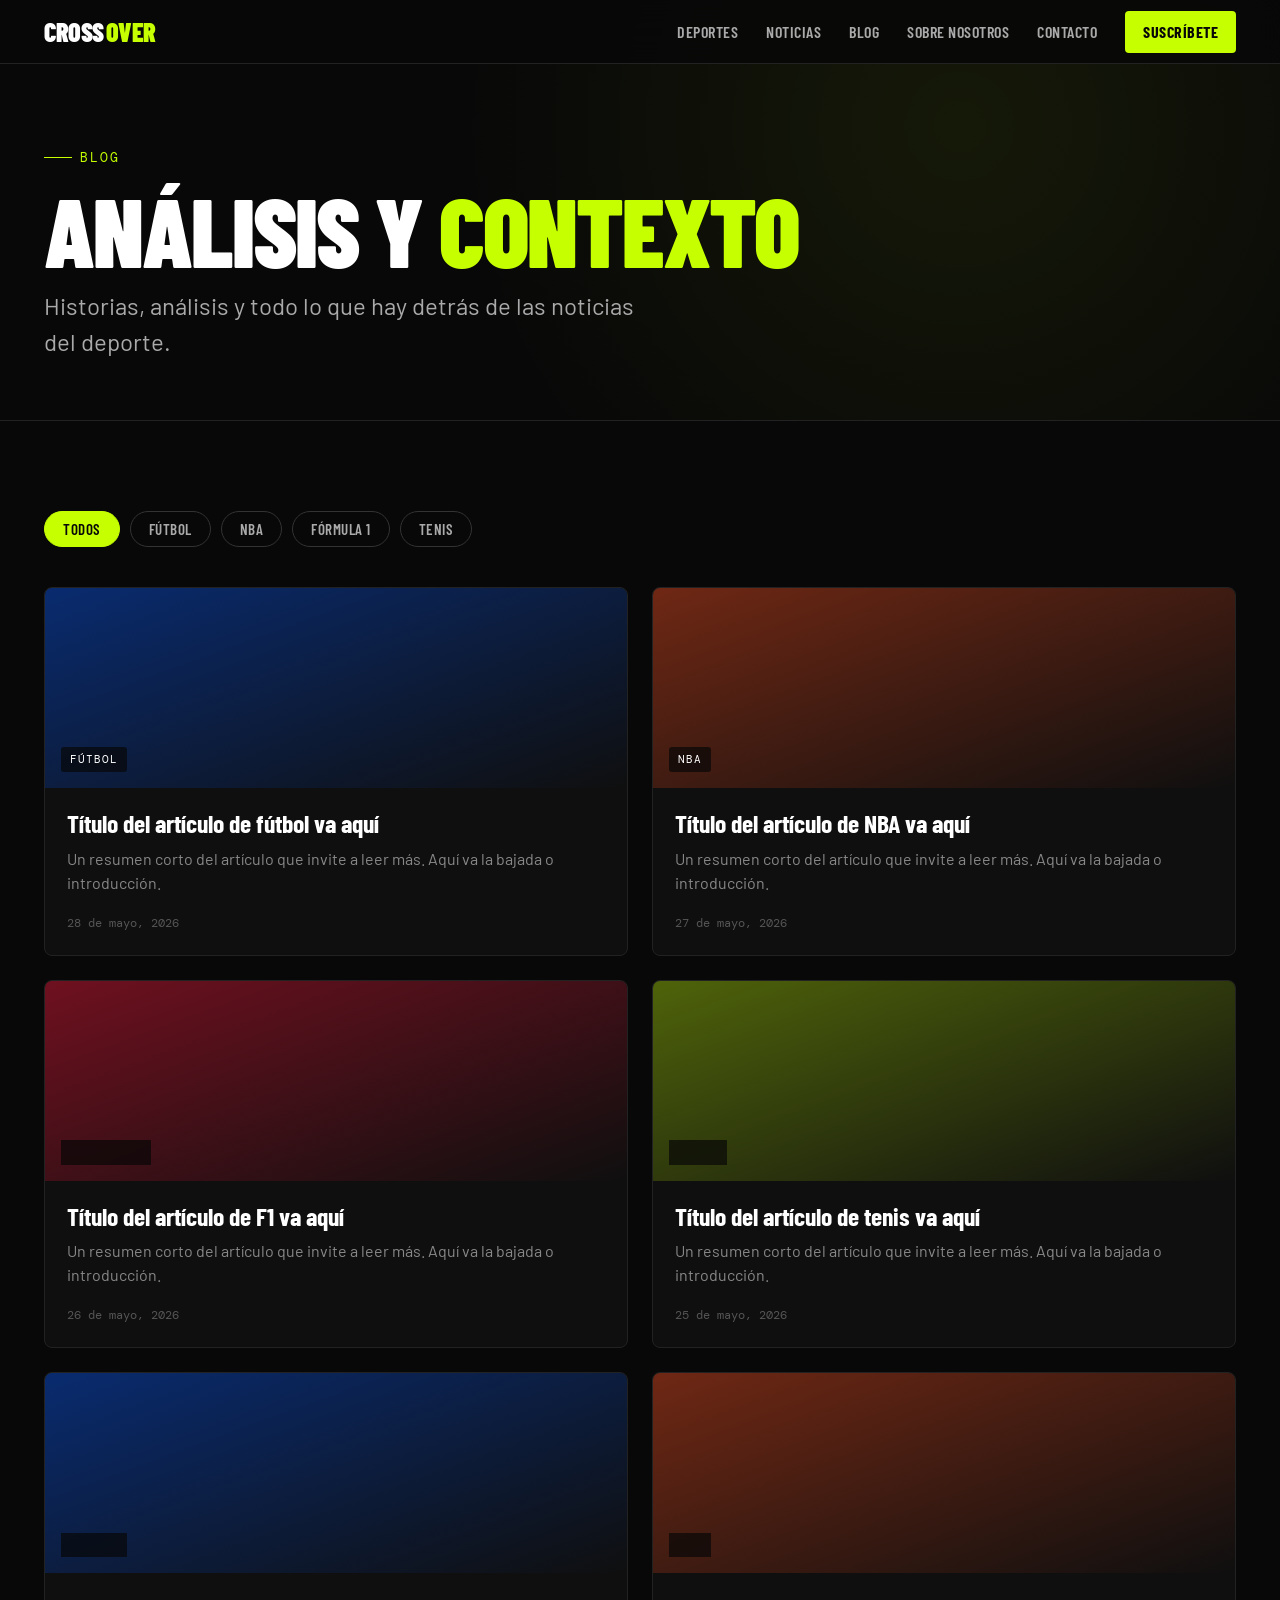
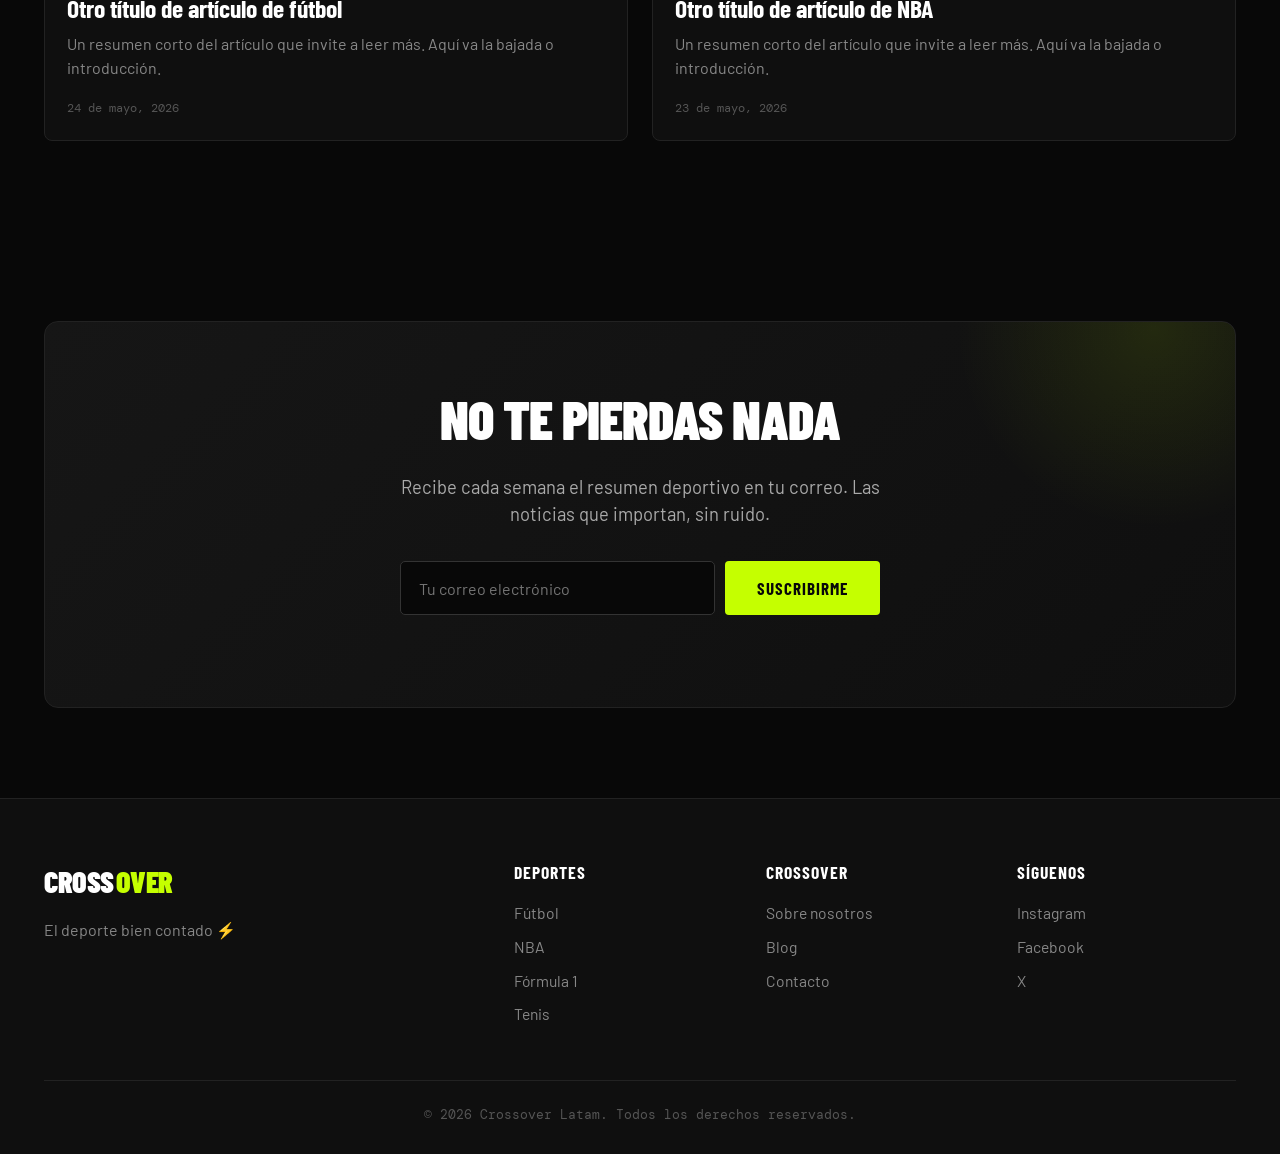
==== blog.html @ dc844009 "Add files via upload" ====
<!DOCTYPE html>
<html lang="es">
<head>
  <meta charset="UTF-8">
  <meta name="viewport" content="width=device-width, initial-scale=1.0">
  <title>Blog — Crossover Latam</title>
  <meta name="description" content="Análisis, historias y contexto del mundo del deporte. Fútbol, NBA, Fórmula 1 y tenis explicados a fondo.">
  <link rel="preconnect" href="https://fonts.googleapis.com">
  <link rel="preconnect" href="https://fonts.gstatic.com" crossorigin>
  <link href="https://fonts.googleapis.com/css2?family=Barlow+Condensed:wght@300;400;600;700;900&family=Barlow:ital,wght@0,400;0,500;0,600;1,400&family=DM+Mono:wght@400;500&display=swap" rel="stylesheet">
  <link rel="stylesheet" href="style.css">
</head>
<body>

  <!-- NAV -->
  <nav>
    <div class="nav-inner">
      <a href="index.html" class="logo">CROSS<span>OVER</span></a>
      <div class="nav-links">
        <a href="index.html#deportes">Deportes</a>
        <a href="index.html#noticias">Noticias</a>
        <a href="blog.html">Blog</a>
        <a href="sobre-nosotros.html">Sobre nosotros</a>
        <a href="contacto.html">Contacto</a>
        <a href="index.html#newsletter" class="nav-cta">Suscríbete</a>
      </div>
      <button class="burger" id="burger" aria-label="Menú">
        <span></span><span></span><span></span>
      </button>
    </div>
  </nav>

  <!-- PAGE HEADER -->
  <header class="page-header">
    <div class="wrap">
      <span class="hero-tag">Blog</span>
      <h1>Análisis y <em>contexto</em></h1>
      <p class="lead">Historias, análisis y todo lo que hay detrás de las noticias del deporte.</p>
    </div>
  </header>

  <!-- CONTENIDO -->
  <section>
    <div class="wrap">

      <!-- Filtros -->
      <div class="blog-filters">
        <button class="filter-btn active" data-filter="todos">Todos</button>
        <button class="filter-btn" data-filter="futbol">Fútbol</button>
        <button class="filter-btn" data-filter="nba">NBA</button>
        <button class="filter-btn" data-filter="f1">Fórmula 1</button>
        <button class="filter-btn" data-filter="tenis">Tenis</button>
      </div>

      <!-- Artículos (de ejemplo — los reemplazas con los tuyos) -->
      <div class="blog-grid">
        <article class="blog-card" data-sport="futbol">
          <div class="blog-thumb news-thumb t1"><span class="tag">Fútbol</span></div>
          <div class="blog-body">
            <h3>Título del artículo de fútbol va aquí</h3>
            <p>Un resumen corto del artículo que invite a leer más. Aquí va la bajada o introducción.</p>
            <time>28 de mayo, 2026</time>
          </div>
        </article>

        <article class="blog-card" data-sport="nba">
          <div class="blog-thumb news-thumb t2"><span class="tag">NBA</span></div>
          <div class="blog-body">
            <h3>Título del artículo de NBA va aquí</h3>
            <p>Un resumen corto del artículo que invite a leer más. Aquí va la bajada o introducción.</p>
            <time>27 de mayo, 2026</time>
          </div>
        </article>

        <article class="blog-card" data-sport="f1">
          <div class="blog-thumb news-thumb t3"><span class="tag">Fórmula 1</span></div>
          <div class="blog-body">
            <h3>Título del artículo de F1 va aquí</h3>
            <p>Un resumen corto del artículo que invite a leer más. Aquí va la bajada o introducción.</p>
            <time>26 de mayo, 2026</time>
          </div>
        </article>

        <article class="blog-card" data-sport="tenis">
          <div class="blog-thumb news-thumb t4"><span class="tag">Tenis</span></div>
          <div class="blog-body">
            <h3>Título del artículo de tenis va aquí</h3>
            <p>Un resumen corto del artículo que invite a leer más. Aquí va la bajada o introducción.</p>
            <time>25 de mayo, 2026</time>
          </div>
        </article>

        <article class="blog-card" data-sport="futbol">
          <div class="blog-thumb news-thumb t5"><span class="tag">Fútbol</span></div>
          <div class="blog-body">
            <h3>Otro título de artículo de fútbol</h3>
            <p>Un resumen corto del artículo que invite a leer más. Aquí va la bajada o introducción.</p>
            <time>24 de mayo, 2026</time>
          </div>
        </article>

        <article class="blog-card" data-sport="nba">
          <div class="blog-thumb news-thumb t6"><span class="tag">NBA</span></div>
          <div class="blog-body">
            <h3>Otro título de artículo de NBA</h3>
            <p>Un resumen corto del artículo que invite a leer más. Aquí va la bajada o introducción.</p>
            <time>23 de mayo, 2026</time>
          </div>
        </article>
      </div>

    </div>
  </section>

  <!-- NEWSLETTER -->
  <section id="newsletter" class="newsletter">
    <div class="wrap">
      <div class="nl-box">
        <h2>No te pierdas nada</h2>
        <p>Recibe cada semana el resumen deportivo en tu correo. Las noticias que importan, sin ruido.</p>
        <div class="nl-form">
          <input type="email" id="nl-email" placeholder="Tu correo electrónico" aria-label="Correo electrónico">
          <button class="btn btn-primary" id="nl-btn">Suscribirme</button>
        </div>
        <div class="nl-msg" id="nl-msg"></div>
      </div>
    </div>
  </section>

  <!-- FOOTER -->
  <footer>
    <div class="wrap">
      <div class="foot-grid">
        <div class="foot-brand">
          <a href="index.html" class="logo">CROSS<span>OVER</span></a>
          <p>El deporte bien contado ⚡</p>
        </div>
        <div class="foot-col">
          <h5>Deportes</h5>
          <a href="futbol.html">Fútbol</a>
          <a href="nba.html">NBA</a>
          <a href="formula1.html">Fórmula 1</a>
          <a href="tenis.html">Tenis</a>
        </div>
        <div class="foot-col">
          <h5>Crossover</h5>
          <a href="sobre-nosotros.html">Sobre nosotros</a>
          <a href="blog.html">Blog</a>
          <a href="contacto.html">Contacto</a>
        </div>
        <div class="foot-col">
          <h5>Síguenos</h5>
          <a href="https://instagram.com/CrossoverLatam" target="_blank" rel="noopener">Instagram</a>
          <a href="https://facebook.com/CrossoverLatam" target="_blank" rel="noopener">Facebook</a>
          <a href="https://x.com/CrossoverLatam" target="_blank" rel="noopener">X</a>
        </div>
      </div>
      <div class="foot-bottom">© 2026 Crossover Latam. Todos los derechos reservados.</div>
    </div>
  </footer>

  <script src="script.js"></script>
</body>
</html>
---- style.css ----
/* ===================================================
   CROSSOVER LATAM — Estilos compartidos
   Cambia aquí los colores/fuentes y se aplica a TODO el sitio
   =================================================== */

*, *::before, *::after { box-sizing: border-box; margin: 0; padding: 0; }

:root {
  --black:  #080808;
  --lime:   #C5FF00;
  --white:  #FFFFFF;
  --g900:   #0F0F0F;
  --g800:   #161616;
  --g700:   #222222;
  --g600:   #333333;
  --g500:   #555555;
  --g400:   #888888;
  --g300:   #AAAAAA;
  --g100:   #E8E8E8;

  --futbol: #0055FF;
  --nba:    #FF4C1B;
  --f1:     #FF1237;
  --tenis:  #C5FF00;

  --fd: 'Barlow Condensed', sans-serif;
  --fb: 'Barlow', sans-serif;
  --fm: 'DM Mono', monospace;
}

html { scroll-behavior: smooth; }

body {
  background: var(--black);
  color: var(--white);
  font-family: var(--fb);
  overflow-x: hidden;
  line-height: 1.5;
}

.wrap { max-width: 1240px; margin: 0 auto; padding: 0 24px; }

/* ─── NAV ─────────────────────────────── */
nav {
  position: fixed;
  inset: 0 0 auto 0;
  z-index: 100;
  height: 64px;
  background: rgba(8,8,8,.85);
  backdrop-filter: blur(18px);
  border-bottom: 1px solid var(--g700);
}
.nav-inner {
  max-width: 1240px; margin: 0 auto; padding: 0 24px;
  height: 100%; display: flex; align-items: center; justify-content: space-between;
}
.logo {
  font-family: var(--fd); font-weight: 900; font-size: 26px;
  letter-spacing: -0.5px; text-transform: uppercase; color: var(--white);
  text-decoration: none; display: flex; align-items: center; gap: 2px;
}
.logo span { color: var(--lime); }
.nav-links { display: flex; gap: 28px; align-items: center; }
.nav-links a {
  font-family: var(--fd); font-weight: 600; font-size: 16px;
  text-transform: uppercase; letter-spacing: 0.5px;
  color: var(--g300); text-decoration: none; transition: color .2s;
}
.nav-links a:hover { color: var(--lime); }
.nav-cta {
  background: var(--lime); color: var(--black) !important;
  padding: 9px 18px; border-radius: 4px; font-weight: 700 !important;
}
.nav-cta:hover { background: var(--white); }
.burger { display: none; background: none; border: none; cursor: pointer; }
.burger span { display: block; width: 24px; height: 2px; background: var(--white); margin: 5px 0; transition: .3s; }

/* ─── BOTONES ─────────────────────────────── */
.btn {
  font-family: var(--fd); font-weight: 700; font-size: 17px;
  text-transform: uppercase; letter-spacing: 1px; padding: 15px 30px;
  border-radius: 4px; text-decoration: none; cursor: pointer;
  border: 2px solid transparent; transition: all .2s; display: inline-block;
}
.btn-primary { background: var(--lime); color: var(--black); }
.btn-primary:hover { transform: translateY(-2px); box-shadow: 0 8px 24px rgba(197,255,0,.25); }
.btn-ghost { background: transparent; color: var(--white); border-color: var(--g600); }
.btn-ghost:hover { border-color: var(--lime); color: var(--lime); }

/* ─── HERO (home) ─────────────────────────────── */
.hero { min-height: 100vh; display: flex; align-items: center; position: relative; padding-top: 64px; overflow: hidden; }
.hero::before {
  content: ""; position: absolute; inset: 0;
  background:
    radial-gradient(circle at 80% 20%, rgba(197,255,0,.08), transparent 45%),
    repeating-linear-gradient(115deg, transparent, transparent 60px, rgba(255,255,255,.015) 60px, rgba(255,255,255,.015) 61px);
  z-index: 0;
}
.hero-content { position: relative; z-index: 1; }
.hero-tag {
  font-family: var(--fm); font-size: 13px; color: var(--lime);
  letter-spacing: 2px; text-transform: uppercase; margin-bottom: 20px;
  display: inline-flex; align-items: center; gap: 8px;
  opacity: 0; animation: rise .7s ease forwards;
}
.hero-tag::before { content: ""; width: 28px; height: 1px; background: var(--lime); }
.hero h1 {
  font-family: var(--fd); font-weight: 900; text-transform: uppercase;
  font-size: clamp(3.5rem, 12vw, 9rem); line-height: .88;
  letter-spacing: -2px; margin-bottom: 24px;
  opacity: 0; animation: rise .7s ease .1s forwards;
}
.hero h1 em { font-style: normal; color: var(--lime); }
.hero p {
  font-size: clamp(1.05rem, 2vw, 1.4rem); color: var(--g300);
  max-width: 560px; margin-bottom: 38px;
  opacity: 0; animation: rise .7s ease .2s forwards;
}
.hero-btns { display: flex; gap: 14px; flex-wrap: wrap; opacity: 0; animation: rise .7s ease .3s forwards; }

@keyframes rise { from { opacity: 0; transform: translateY(24px); } to { opacity: 1; transform: translateY(0); } }

/* ─── SECCIONES ─────────────────────────────── */
section { padding: 90px 0; }
.sec-head { display: flex; align-items: flex-end; justify-content: space-between; margin-bottom: 42px; flex-wrap: wrap; gap: 12px; }
.sec-title { font-family: var(--fd); font-weight: 900; text-transform: uppercase; font-size: clamp(2rem, 5vw, 3.2rem); line-height: 1; letter-spacing: -1px; }
.sec-sub { color: var(--g400); font-size: 1.05rem; }

/* ─── PAGE HEADER (páginas internas) ─────────────────────────────── */
.page-header {
  padding: 140px 0 60px; position: relative; overflow: hidden;
  border-bottom: 1px solid var(--g700);
}
.page-header::before {
  content: ""; position: absolute; inset: 0;
  background: radial-gradient(circle at 75% 30%, rgba(197,255,0,.07), transparent 50%);
}
.page-header .wrap { position: relative; z-index: 1; }
.page-header .hero-tag { animation: none; opacity: 1; }
.page-header h1 {
  font-family: var(--fd); font-weight: 900; text-transform: uppercase;
  font-size: clamp(3rem, 9vw, 6rem); line-height: .9; letter-spacing: -2px; margin-bottom: 14px;
}
.page-header h1 em { font-style: normal; color: var(--lime); }
.page-header .lead { font-size: clamp(1.1rem, 2.2vw, 1.5rem); color: var(--g300); max-width: 600px; }

/* ─── BLOQUES DE CONTENIDO (about) ─────────────────────────────── */
.content-block { max-width: 760px; margin: 0 auto; }
.content-block h2 {
  font-family: var(--fd); font-weight: 700; text-transform: uppercase;
  font-size: clamp(1.6rem, 4vw, 2.4rem); letter-spacing: -.5px; margin-bottom: 18px;
}
.content-block p { font-size: 1.15rem; color: var(--g300); margin-bottom: 18px; }
.content-block p strong { color: var(--white); }
.sport-list { list-style: none; margin: 22px 0; }
.sport-list li { font-size: 1.15rem; color: var(--g300); padding: 12px 0; border-bottom: 1px solid var(--g700); }
.sport-list li strong { color: var(--white); }
.block-divider { height: 1px; background: var(--g700); margin: 56px auto; max-width: 760px; }

/* ─── DESTACADO (home) ─────────────────────────────── */
.featured { background: var(--g900); border-top: 1px solid var(--g700); border-bottom: 1px solid var(--g700); }
.featured-card { display: grid; grid-template-columns: 1.1fr 1fr; gap: 0; border-radius: 10px; overflow: hidden; border: 1px solid var(--g700); background: var(--g800); min-height: 380px; }
.featured-img {
  background: linear-gradient(135deg, rgba(255,18,55,.85), rgba(8,8,8,.4)), repeating-linear-gradient(45deg, var(--g700), var(--g700) 2px, var(--g800) 2px, var(--g800) 20px);
  display: flex; align-items: center; justify-content: center;
  font-family: var(--fd); font-weight: 900; font-size: 5rem; color: rgba(255,255,255,.15); text-transform: uppercase; letter-spacing: 4px;
}
.featured-body { padding: 44px; display: flex; flex-direction: column; justify-content: center; }
.pill {
  font-family: var(--fm); font-size: 12px; letter-spacing: 1.5px; text-transform: uppercase;
  padding: 6px 12px; border-radius: 40px; display: inline-flex; align-items: center; gap: 6px; width: fit-content; margin-bottom: 20px;
  background: rgba(197,255,0,.12); color: var(--lime); border: 1px solid rgba(197,255,0,.3);
}
.featured-body h3 { font-family: var(--fd); font-weight: 700; text-transform: uppercase; font-size: clamp(1.8rem, 3.5vw, 2.6rem); line-height: 1.02; margin-bottom: 16px; letter-spacing: -.5px; }
.featured-body p { color: var(--g300); font-size: 1.1rem; margin-bottom: 28px; }
.read-link { font-family: var(--fd); font-weight: 700; font-size: 16px; text-transform: uppercase; letter-spacing: 1px; color: var(--lime); text-decoration: none; display: inline-flex; align-items: center; gap: 8px; transition: gap .2s; }
.read-link:hover { gap: 14px; }

/* ─── NOTICIAS GRID ─────────────────────────────── */
.news-grid { display: grid; grid-template-columns: repeat(3, 1fr); gap: 22px; }
.news-card { background: var(--g900); border: 1px solid var(--g700); border-radius: 8px; overflow: hidden; transition: transform .25s, border-color .25s; cursor: pointer; }
.news-card:hover { transform: translateY(-4px); border-color: var(--g500); }
.news-thumb { height: 160px; display: flex; align-items: flex-end; padding: 14px; }
.news-thumb.t1, .news-thumb.t5 { background: linear-gradient(160deg, rgba(0,85,255,.4), var(--g900)); }
.news-thumb.t2, .news-thumb.t6 { background: linear-gradient(160deg, rgba(255,76,27,.4), var(--g900)); }
.news-thumb.t3 { background: linear-gradient(160deg, rgba(255,18,55,.4), var(--g900)); }
.news-thumb.t4 { background: linear-gradient(160deg, rgba(197,255,0,.35), var(--g900)); }
.tag { font-family: var(--fm); font-size: 11px; letter-spacing: 1px; text-transform: uppercase; padding: 4px 9px; border-radius: 3px; background: rgba(8,8,8,.7); color: var(--white); backdrop-filter: blur(4px); }
.news-body { padding: 18px; }
.news-body h4 { font-family: var(--fd); font-weight: 600; font-size: 1.35rem; line-height: 1.08; margin-bottom: 8px; }
.news-body time { font-family: var(--fm); font-size: 12px; color: var(--g400); }

/* ─── DEPORTES ─────────────────────────────── */
.sports { background: var(--g900); border-top: 1px solid var(--g700); }
.sports-grid { display: grid; grid-template-columns: repeat(4, 1fr); gap: 18px; }
.sport-card {
  position: relative; border-radius: 8px; padding: 30px 24px; min-height: 200px;
  border: 1px solid var(--g700); overflow: hidden; cursor: pointer;
  display: flex; flex-direction: column; justify-content: space-between;
  transition: transform .25s; text-decoration: none; color: var(--white);
}
.sport-card:hover { transform: translateY(-5px); }
.sport-card::after { content: ""; position: absolute; inset: 0; opacity: .12; transition: opacity .25s; z-index: 0; }
.sport-card:hover::after { opacity: .22; }
.sport-card.futbol::after { background: var(--futbol); }
.sport-card.nba::after { background: var(--nba); }
.sport-card.f1::after { background: var(--f1); }
.sport-card.tenis::after { background: var(--tenis); }
.sport-card.futbol:hover { border-color: var(--futbol); }
.sport-card.nba:hover { border-color: var(--nba); }
.sport-card.f1:hover { border-color: var(--f1); }
.sport-card.tenis:hover { border-color: var(--tenis); }
.sport-emoji { font-size: 2.4rem; position: relative; z-index: 1; }
.sport-info { position: relative; z-index: 1; }
.sport-info h4 { font-family: var(--fd); font-weight: 700; text-transform: uppercase; font-size: 1.7rem; letter-spacing: -.5px; }
.sport-info p { color: var(--g300); font-size: .95rem; margin-top: 4px; }

/* ─── NEWSLETTER ─────────────────────────────── */
.newsletter { text-align: center; }
.nl-box { background: linear-gradient(135deg, var(--g800), var(--g900)); border: 1px solid var(--g700); border-radius: 14px; padding: 56px 32px; position: relative; overflow: hidden; }
.nl-box::before { content: ""; position: absolute; top: -50%; right: -10%; width: 400px; height: 400px; background: radial-gradient(circle, rgba(197,255,0,.1), transparent 70%); }
.nl-box h2 { font-family: var(--fd); font-weight: 900; text-transform: uppercase; font-size: clamp(2.2rem, 5vw, 3.4rem); letter-spacing: -1px; position: relative; }
.nl-box p { color: var(--g300); font-size: 1.15rem; max-width: 480px; margin: 14px auto 32px; position: relative; }
.nl-form { display: flex; gap: 10px; max-width: 480px; margin: 0 auto; position: relative; flex-wrap: wrap; }
.nl-form input { flex: 1; min-width: 220px; padding: 15px 18px; border-radius: 5px; border: 1px solid var(--g600); background: var(--black); color: var(--white); font-family: var(--fb); font-size: 1rem; }
.nl-form input:focus { outline: none; border-color: var(--lime); }
.nl-msg { margin-top: 16px; font-family: var(--fm); font-size: 14px; color: var(--lime); min-height: 20px; position: relative; }

/* ─── CONTACTO ─────────────────────────────── */
.contact-grid { display: grid; grid-template-columns: 1.2fr 1fr; gap: 48px; max-width: 980px; margin: 0 auto; }
.contact-form { display: flex; flex-direction: column; gap: 16px; }
.contact-form label { font-family: var(--fd); font-weight: 600; text-transform: uppercase; letter-spacing: .5px; font-size: 15px; margin-bottom: -8px; }
.contact-form input, .contact-form textarea { padding: 14px 16px; border-radius: 5px; border: 1px solid var(--g600); background: var(--g900); color: var(--white); font-family: var(--fb); font-size: 1rem; }
.contact-form input:focus, .contact-form textarea:focus { outline: none; border-color: var(--lime); }
.contact-form textarea { resize: vertical; min-height: 130px; }
.contact-info h3 { font-family: var(--fd); font-weight: 700; text-transform: uppercase; font-size: 1.4rem; margin-bottom: 16px; }
.contact-info p { color: var(--g300); margin-bottom: 10px; }
.contact-info a { color: var(--lime); text-decoration: none; }
.contact-social { display: flex; gap: 12px; margin-top: 20px; }
.contact-social a {
  font-family: var(--fd); font-weight: 600; text-transform: uppercase; font-size: 14px;
  padding: 8px 16px; border: 1px solid var(--g600); border-radius: 4px; color: var(--white); text-decoration: none; transition: all .2s;
}
.contact-social a:hover { border-color: var(--lime); color: var(--lime); }

/* ─── BLOG ─────────────────────────────── */
.blog-filters { display: flex; gap: 10px; flex-wrap: wrap; margin-bottom: 40px; }
.filter-btn {
  font-family: var(--fd); font-weight: 600; text-transform: uppercase; letter-spacing: .5px; font-size: 15px;
  padding: 8px 18px; border-radius: 40px; border: 1px solid var(--g600); background: transparent; color: var(--g300); cursor: pointer; transition: all .2s;
}
.filter-btn:hover, .filter-btn.active { background: var(--lime); color: var(--black); border-color: var(--lime); }
.blog-grid { display: grid; grid-template-columns: repeat(2, 1fr); gap: 24px; }
.blog-card { background: var(--g900); border: 1px solid var(--g700); border-radius: 8px; overflow: hidden; transition: transform .25s, border-color .25s; cursor: pointer; display: flex; flex-direction: column; }
.blog-card:hover { transform: translateY(-4px); border-color: var(--g500); }
.blog-thumb { height: 200px; display: flex; align-items: flex-end; padding: 16px; }
.blog-body { padding: 22px; }
.blog-body h3 { font-family: var(--fd); font-weight: 700; font-size: 1.6rem; line-height: 1.05; margin-bottom: 10px; }
.blog-body p { color: var(--g400); margin-bottom: 14px; }
.blog-body time { font-family: var(--fm); font-size: 12px; color: var(--g500); }

/* ─── FOOTER ─────────────────────────────── */
footer { background: var(--g900); border-top: 1px solid var(--g700); padding: 60px 0 30px; }
.foot-grid { display: grid; grid-template-columns: 2fr 1fr 1fr 1fr; gap: 32px; margin-bottom: 44px; }
.foot-brand .logo { font-size: 30px; margin-bottom: 14px; }
.foot-brand p { color: var(--g400); max-width: 280px; }
.foot-col h5 { font-family: var(--fd); font-weight: 700; text-transform: uppercase; font-size: 1.1rem; letter-spacing: 1px; margin-bottom: 16px; color: var(--white); }
.foot-col a { display: block; color: var(--g400); text-decoration: none; margin-bottom: 10px; font-size: .98rem; transition: color .2s; }
.foot-col a:hover { color: var(--lime); }
.foot-bottom { border-top: 1px solid var(--g700); padding-top: 24px; text-align: center; font-family: var(--fm); font-size: 13px; color: var(--g500); }

/* ─── RESPONSIVE ─────────────────────────────── */
@media (max-width: 900px) {
  .nav-links { display: none; }
  .burger { display: block; }
  .featured-card { grid-template-columns: 1fr; }
  .featured-img { min-height: 200px; font-size: 3rem; }
  .news-grid { grid-template-columns: 1fr 1fr; }
  .sports-grid { grid-template-columns: 1fr 1fr; }
  .blog-grid { grid-template-columns: 1fr; }
  .contact-grid { grid-template-columns: 1fr; gap: 32px; }
  .foot-grid { grid-template-columns: 1fr 1fr; }
}
@media (max-width: 560px) {
  .news-grid { grid-template-columns: 1fr; }
  .sports-grid { grid-template-columns: 1fr; }
  .foot-grid { grid-template-columns: 1fr; }
  .featured-body { padding: 28px; }
}
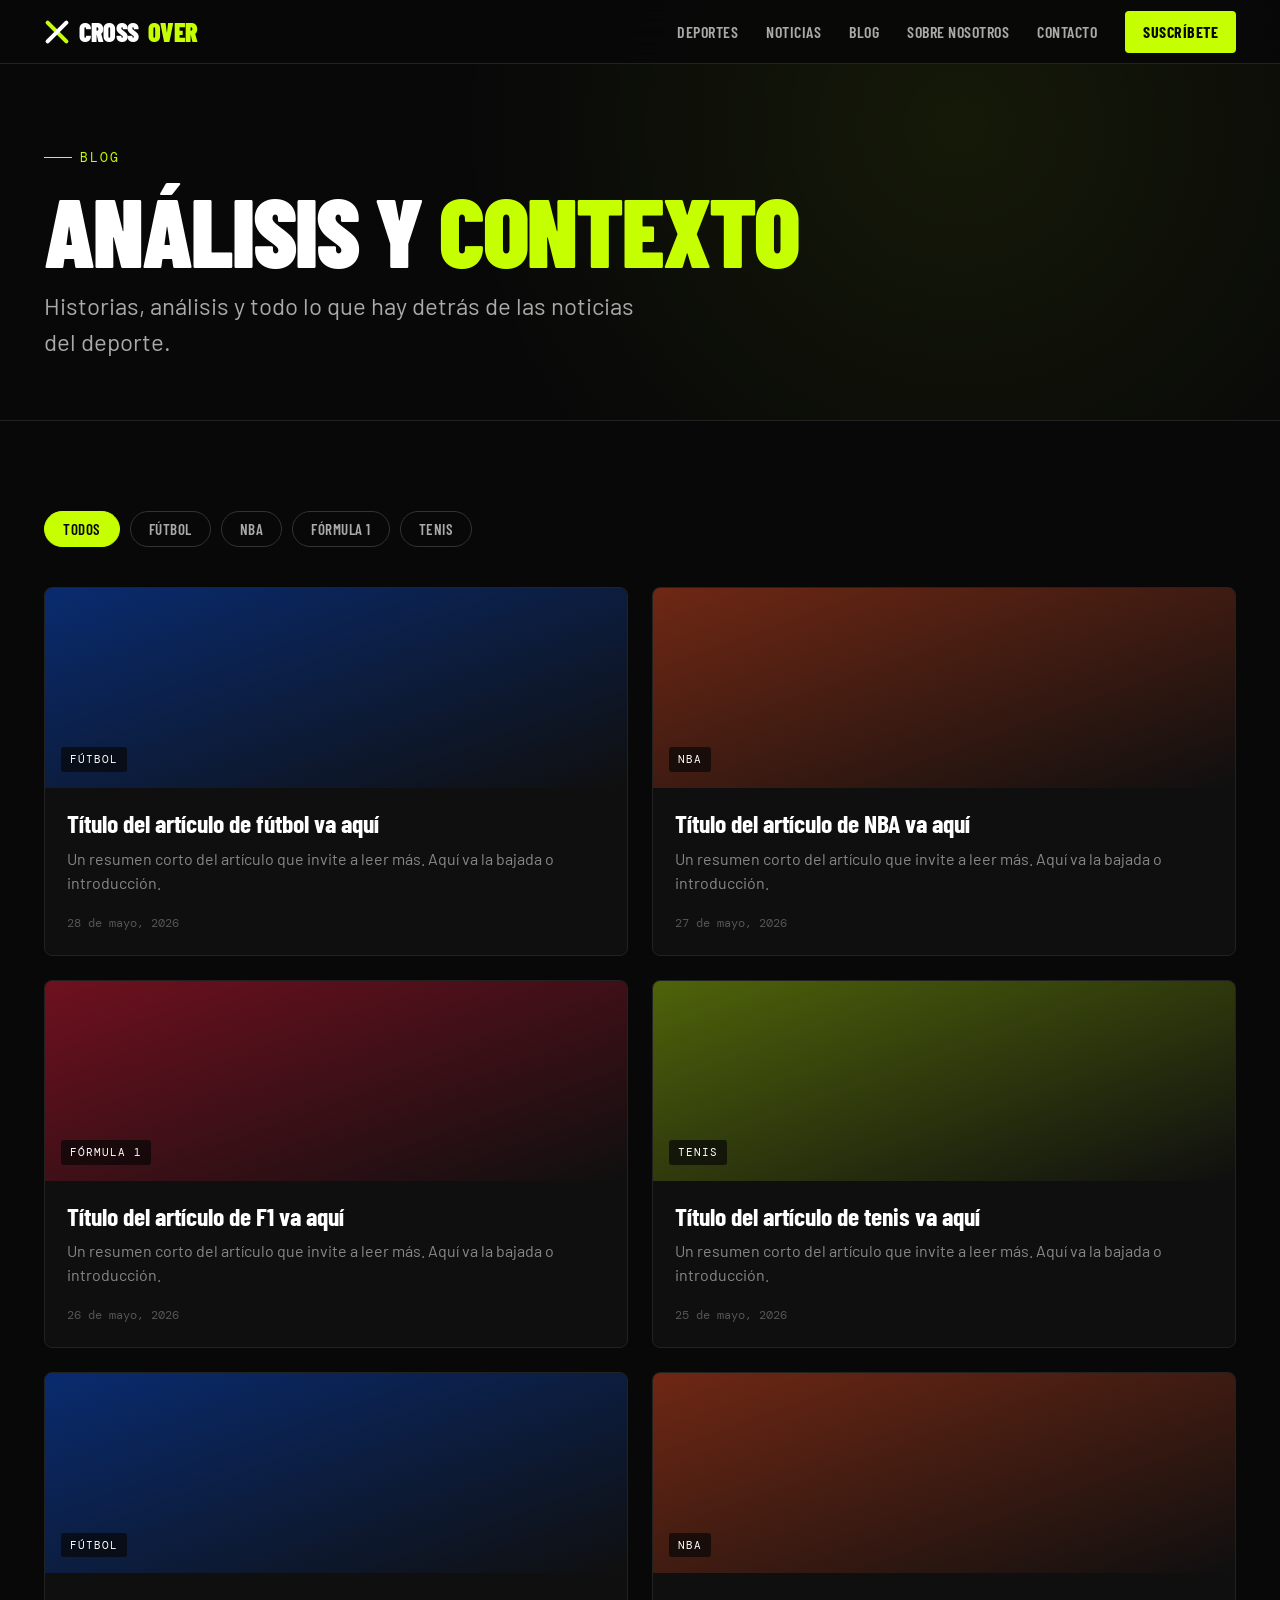
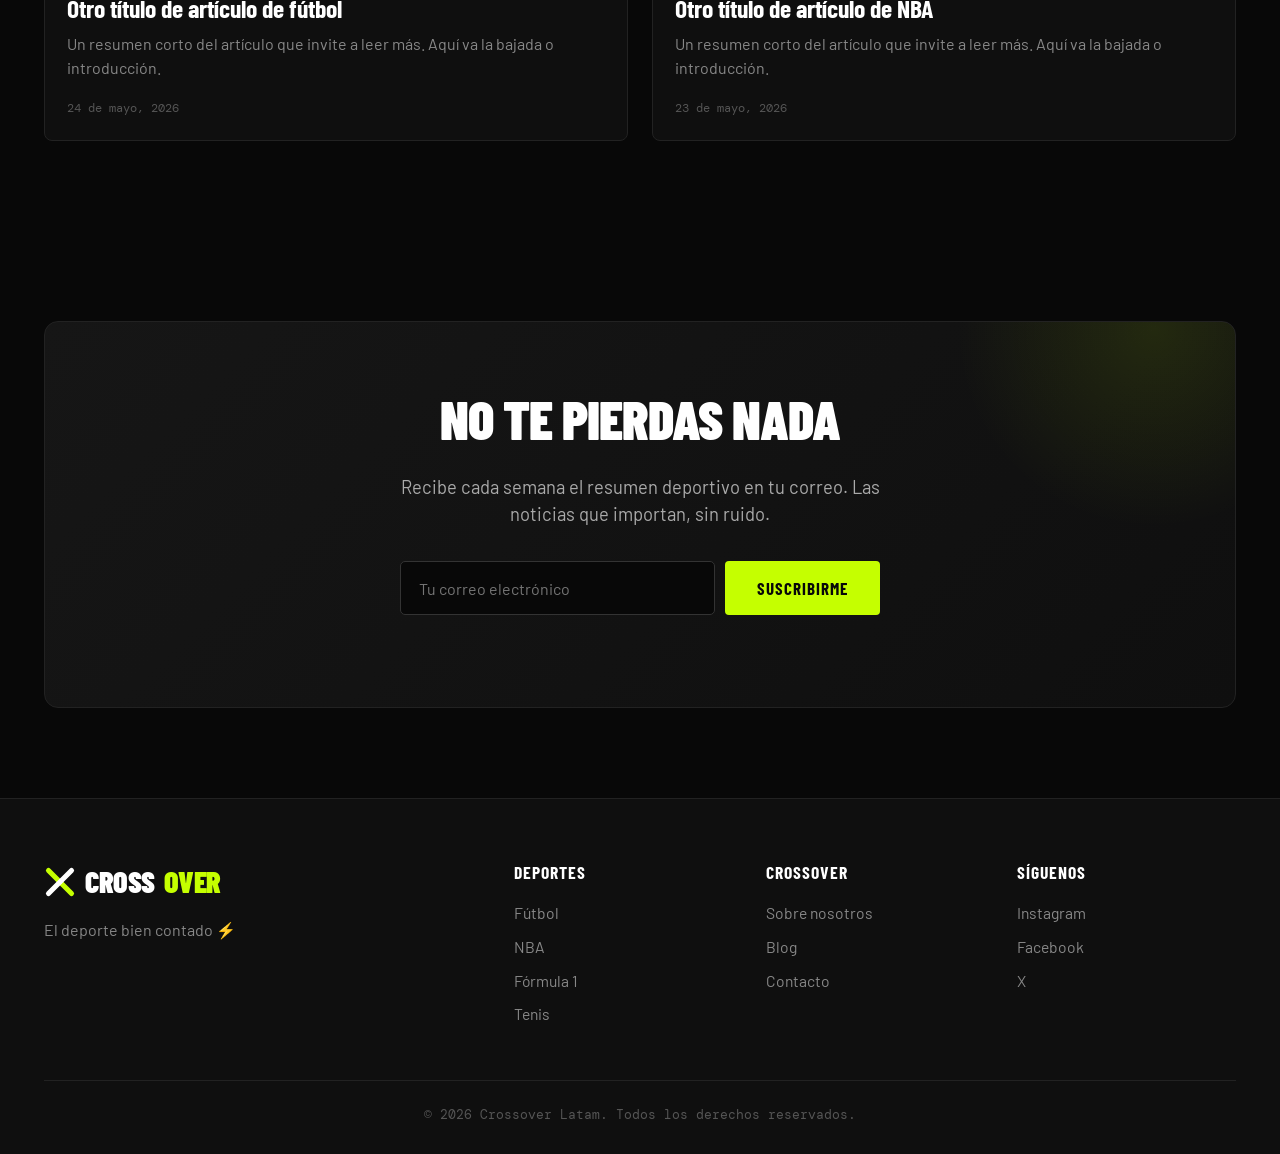
==== commit 7a8576e6: "Add files via upload" ====
--- a/blog.html
+++ b/blog.html
@@ -15,7 +15,7 @@
   <!-- NAV -->
   <nav>
     <div class="nav-inner">
-      <a href="index.html" class="logo">CROSS<span>OVER</span></a>
+      <a href="index.html" class="logo"><svg class="logo-mark" viewBox="0 0 100 100" fill="none"><line class="l-lime" x1="14" y1="14" x2="86" y2="86" stroke-width="16" stroke-linecap="round"/><line class="l-white" x1="86" y1="14" x2="14" y2="86" stroke-width="16" stroke-linecap="round"/></svg>CROSS<span>OVER</span></a>
       <div class="nav-links">
         <a href="index.html#deportes">Deportes</a>
         <a href="index.html#noticias">Noticias</a>
@@ -132,7 +132,7 @@
     <div class="wrap">
       <div class="foot-grid">
         <div class="foot-brand">
-          <a href="index.html" class="logo">CROSS<span>OVER</span></a>
+          <a href="index.html" class="logo"><svg class="logo-mark" viewBox="0 0 100 100" fill="none"><line class="l-lime" x1="14" y1="14" x2="86" y2="86" stroke-width="16" stroke-linecap="round"/><line class="l-white" x1="86" y1="14" x2="14" y2="86" stroke-width="16" stroke-linecap="round"/></svg>CROSS<span>OVER</span></a>
           <p>El deporte bien contado ⚡</p>
         </div>
         <div class="foot-col">
--- a/style.css
+++ b/style.css
@@ -287,3 +287,37 @@
   .foot-grid { grid-template-columns: 1fr; }
   .featured-body { padding: 28px; }
 }
+
+/* ===================================================
+   IDENTIDAD DE MARCA — Logo, animación y lenguaje visual
+   (integrado desde el brand identity de Crossover)
+   =================================================== */
+
+/* ─── EL CRUCE — Logo mark ─────────────── */
+.logo { gap: 9px; }
+.logo-mark { width: 26px; height: 26px; flex-shrink: 0; display: block; }
+.logo-mark .l-lime  { stroke: var(--lime); }
+.logo-mark .l-white { stroke: var(--white); }
+.foot-brand .logo-mark { width: 32px; height: 32px; }
+
+/* ─── HERO — Logo animado (se dibuja solo) ─── */
+.hero-mark {
+  width: clamp(64px, 9vw, 108px);
+  height: clamp(64px, 9vw, 108px);
+  margin-bottom: 26px;
+  opacity: 0; animation: rise .6s ease forwards;
+}
+.hero-mark svg { width: 100%; height: 100%; display: block; }
+.hl1, .hl2 { stroke-dasharray: 130; stroke-dashoffset: 130; }
+.hl1 { stroke: var(--lime);  animation: draw .55s cubic-bezier(.4,0,.2,1) .35s forwards; }
+.hl2 { stroke: var(--white); animation: draw .55s cubic-bezier(.4,0,.2,1) .75s forwards; }
+@keyframes draw { to { stroke-dashoffset: 0; } }
+
+/* ─── LA DIAGONAL — separador / acento de velocidad ─── */
+.diagonal-sep {
+  height: 70px; position: relative; overflow: hidden;
+  background: var(--g900); border-top: 1px solid var(--g700); border-bottom: 1px solid var(--g700);
+}
+.diagonal-sep .sp-bar {
+  position: absolute; top: -24px; bottom: -24px; transform: rotate(-22deg);
+}
